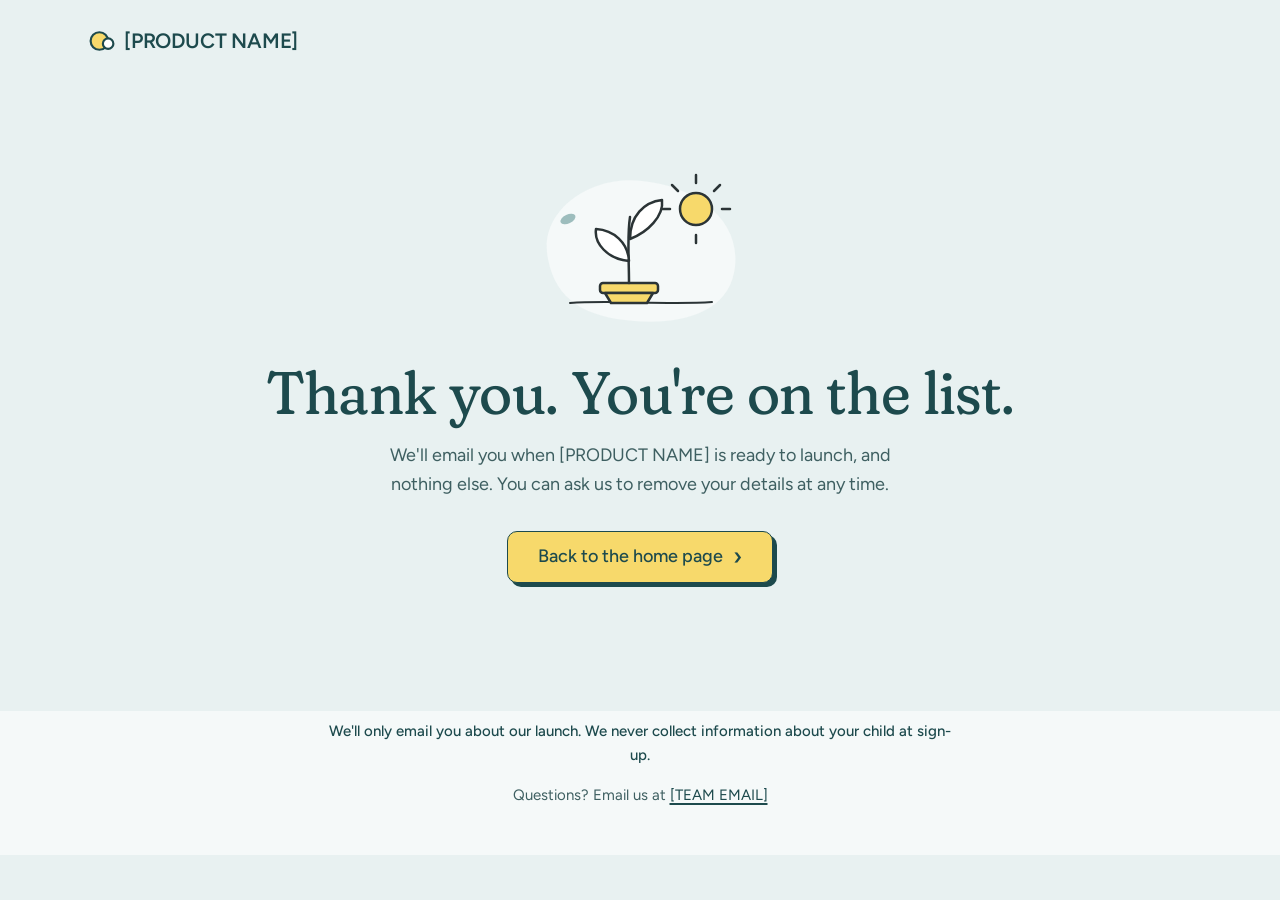
==== success.html @ 80a21026 "Add waitlist landing page for Netlify Static index.html, success.html and styles.css with a Netlify " ====
<!doctype html>
<html lang="en-AU">
<head>
  <meta charset="utf-8">
  <meta name="viewport" content="width=device-width, initial-scale=1">
  <title>You're on the list · [PRODUCT NAME]</title>
  <meta name="robots" content="noindex">
  <meta name="theme-color" content="#e8f1f1">
  <link rel="icon" href="data:image/svg+xml,%3Csvg xmlns='http://www.w3.org/2000/svg' viewBox='0 0 32 32'%3E%3Ccircle cx='13' cy='16' r='10' fill='%23f7d96b' stroke='%231d4a4d' stroke-width='2.5'/%3E%3Ccircle cx='23' cy='19' r='6' fill='%23fff' stroke='%231d4a4d' stroke-width='2.5'/%3E%3C/svg%3E">
  <link rel="preconnect" href="https://fonts.googleapis.com">
  <link rel="preconnect" href="https://fonts.gstatic.com" crossorigin>
  <link href="https://fonts.googleapis.com/css2?family=Figtree:wght@400;500;600&family=Fraunces:opsz,wght,SOFT,WONK@9..144,400..600,100,0&display=swap" rel="stylesheet">
  <link rel="stylesheet" href="styles.css">
</head>
<body>
  <a class="skip-link" href="#main">Skip to main content</a>

  <header class="site-header">
    <div class="wrap">
      <a class="wordmark" href="/" aria-label="[PRODUCT NAME] home">
        <svg viewBox="0 0 32 32" aria-hidden="true"><circle cx="13" cy="16" r="10" fill="#f7d96b" stroke="#1d4a4d" stroke-width="2.5"/><circle cx="23" cy="19" r="6" fill="#fff" stroke="#1d4a4d" stroke-width="2.5"/></svg>
        [PRODUCT NAME]
      </a>
    </div>
  </header>

  <main id="main" class="thanks">
    <div class="wrap">
      <svg class="thanks-art" viewBox="0 0 220 170" aria-hidden="true"><g fill="none" stroke="#2b3436" stroke-width="2.5" stroke-linecap="round" stroke-linejoin="round">
        <path d="M18 98 C8 50 60 14 112 20 C170 26 214 62 204 112 C196 152 150 164 104 160 C56 156 26 140 18 98Z" fill="#f5f9f9" stroke="none"/>
        <path d="M40 142 C80 139 140 144 182 141" stroke-width="2"/>
        <rect x="70" y="122" width="58" height="10" rx="3" fill="#f7d96b"/>
        <path d="M75 132 h48 l-6 10 h-36z" fill="#f7d96b"/>
        <path d="M99 122 C99 96 97 76 100 56"/>
        <path d="M99 100 C77 98 64 82 66 68 C84 69 98 82 99 100Z" fill="#fff"/>
        <path d="M100 78 C118 71 134 55 132 39 C114 41 100 55 100 78Z" fill="#fff"/>
        <circle cx="166" cy="48" r="16" fill="#f7d96b"/>
        <path d="M166 22 v-8 M166 74 v8 M140 48 h-8 M192 48 h8 M148 30 l-6 -6 M184 30 l6 -6"/>
        <ellipse cx="38" cy="58" rx="8" ry="4.5" transform="rotate(-25 38 58)" fill="#9dbdbd" stroke="none"/>
      </g></svg>
      <h1>Thank you. You're on the list.</h1>
      <p>We'll email you when [PRODUCT NAME] is ready to launch, and nothing else. You can ask us to remove your details at any time.</p>
      <a class="btn" href="/">Back to the home page <span class="chev" aria-hidden="true">›</span></a>
    </div>
  </main>

  <footer class="site-footer">
    <div class="wrap">
      <p class="privacy">We'll only email you about our launch. We never collect information about your child at sign-up.</p>
      <p>Questions? Email us at <a href="mailto:[TEAM EMAIL]">[TEAM EMAIL]</a></p>
    </div>
  </footer>
</body>
</html>
---- styles.css ----
/* ==========================================================================
   [PRODUCT NAME] waitlist — single stylesheet, mobile-first.
   Palette and type follow STYLE.md.
   ========================================================================== */

:root {
  --bg: #e8f1f1;
  --panel: #f5f9f9;
  --surface: #ffffff;
  --ink: #1d4a4d;        /* headings, button text, borders */
  --text: #3e5f61;       /* body copy */
  --accent: #f7d96b;     /* buttons, illustration fills */
  --deco: #9dbdbd;       /* decorative shapes only */
  --line: #2b3436;       /* illustration strokes */
  --border-soft: #d5e3e3;
  --error: #9b2c2c;

  --font-head: "Fraunces", Georgia, "Times New Roman", serif;
  --font-body: "Figtree", system-ui, -apple-system, "Segoe UI", Roboto, sans-serif;

  --radius-sm: 10px;
  --radius-lg: 20px;
  --gutter: 16px;
  --max: 1200px;
  --section-y: 72px;
}

@media (min-width: 640px) {
  :root { --gutter: 32px; }
}
@media (min-width: 960px) {
  :root { --gutter: 48px; --section-y: 120px; }
}

/* ---------- Base ---------- */

*, *::before, *::after { box-sizing: border-box; }

html { scroll-behavior: smooth; -webkit-text-size-adjust: 100%; }

body {
  margin: 0;
  background: var(--bg);
  color: var(--text);
  font-family: var(--font-body);
  font-size: 1.0625rem;
  line-height: 1.6;
  overflow-x: hidden;
}

img, svg { display: block; max-width: 100%; }

h1, h2, h3 {
  font-family: var(--font-head);
  font-variation-settings: "SOFT" 100, "WONK" 0;
  font-weight: 500;
  color: var(--ink);
  letter-spacing: -0.01em;
  margin: 0;
}
h1 { font-size: clamp(2.1rem, 5vw, 3.75rem); line-height: 1.1; font-weight: 400; }
h2 { font-size: clamp(1.75rem, 3.5vw, 2.5rem); line-height: 1.15; }
h3 { font-size: 1.3rem; line-height: 1.25; font-weight: 600; }

p { margin: 0; }

a { color: var(--ink); text-underline-offset: 3px; text-decoration-thickness: 1.5px; }
a:hover { text-decoration-thickness: 2.5px; }

:focus-visible {
  outline: 3px solid var(--ink);
  outline-offset: 3px;
  box-shadow: 0 0 0 7px var(--accent);
  border-radius: 4px;
}

.skip-link {
  position: absolute;
  left: var(--gutter);
  top: -100px;
  z-index: 10;
  background: var(--surface);
  color: var(--ink);
  padding: 10px 16px;
  border: 1.5px solid var(--ink);
  border-radius: var(--radius-sm);
  font-weight: 600;
}
.skip-link:focus { top: 12px; }

.visually-hidden {
  position: absolute !important;
  width: 1px; height: 1px;
  padding: 0; margin: -1px;
  overflow: hidden; clip: rect(0 0 0 0);
  white-space: nowrap; border: 0;
}

.wrap {
  width: 100%;
  max-width: var(--max);
  margin-inline: auto;
  padding-inline: var(--gutter);
}

.narrow { max-width: 640px; margin-inline: auto; }

/* ---------- Buttons ---------- */

.btn {
  display: inline-flex;
  align-items: center;
  justify-content: center;
  gap: 10px;
  min-height: 52px;
  padding: 12px 30px;
  background: var(--accent);
  color: var(--ink);
  font-family: var(--font-body);
  font-size: 1.125rem;
  font-weight: 500;
  line-height: 1.2;
  text-decoration: none;
  border: 1.5px solid var(--ink);
  border-radius: var(--radius-sm);
  box-shadow: 4px 4px 0 var(--ink);
  cursor: pointer;
  transition: transform 0.12s ease, box-shadow 0.12s ease;
}
.btn:hover { transform: translate(1px, 1px); box-shadow: 3px 3px 0 var(--ink); text-decoration: none; }
.btn:active { transform: translate(4px, 4px); box-shadow: 0 0 0 var(--ink); }
.btn .chev { font-size: 1.4em; line-height: 0; margin-top: -2px; }

.btn--small { min-height: 44px; padding: 8px 16px; white-space: nowrap; font-size: 1rem; box-shadow: 3px 3px 0 var(--ink); }

@media (prefers-reduced-motion: reduce) {
  html { scroll-behavior: auto; }
  .btn { transition: none; }
}

/* ---------- Header / nav ---------- */

.site-header { padding-block: 16px; }
.site-header .wrap {
  display: flex;
  align-items: center;
  justify-content: space-between;
  gap: 16px;
}

.wordmark {
  display: inline-flex;
  align-items: center;
  gap: 8px;
  font-family: var(--font-body);
  font-size: 1.3rem;
  font-weight: 600;
  color: var(--ink);
  text-decoration: none;
  letter-spacing: -0.01em;
  white-space: nowrap;
}
@media (max-width: 479px) { .wordmark { font-size: 1.05rem; } }
.wordmark svg { width: 28px; height: 28px; flex: none; }

.nav-links { display: none; }

@media (min-width: 860px) {
  .site-header { padding-block: 24px; }
  .nav-left { display: flex; align-items: center; }
  .nav-links {
    display: flex;
    gap: 32px;
    margin: 0 0 0 32px;
    padding: 8px 0 8px 32px;
    list-style: none;
    border-left: 1px solid var(--border-soft);
  }
  .nav-links a { text-decoration: none; color: var(--ink); }
  .nav-links a:hover { text-decoration: underline; }
}

/* ---------- Hero ---------- */

.hero { padding-block: 16px 64px; text-align: center; }

.hero-art {
  width: 100%;
  max-width: 900px;
  margin: 0 auto 32px;
}

@media (max-width: 639px) {
  .hero { overflow: hidden; }
  .hero-art { width: 112%; max-width: none; margin-left: -6%; margin-bottom: 24px; }
}

.hero h1 { max-width: 20ch; margin-inline: auto; }
.hero h1 .soft { display: block; }

.lede {
  max-width: 34rem;
  margin: 20px auto 0;
  font-size: 1.125rem;
}

@media (min-width: 960px) {
  .hero { padding-block: 24px 96px; }
  .hero-art { margin-bottom: 48px; }
  .lede { font-size: 1.25rem; }
}

/* ---------- Waitlist form ---------- */

.form-card {
  max-width: 560px;
  margin: 40px auto 0;
  padding: 28px 20px;
  background: var(--surface);
  border: 1px solid var(--border-soft);
  border-radius: var(--radius-lg);
  text-align: left;
}
@media (min-width: 640px) { .form-card { padding: 36px 40px; } }

.form-card .form-title {
  font-family: var(--font-head);
  font-variation-settings: "SOFT" 100, "WONK" 0;
  font-size: 1.5rem;
  font-weight: 500;
  color: var(--ink);
  margin-bottom: 4px;
}
.form-card .form-intro { margin-bottom: 20px; }

.field { margin-bottom: 18px; }

.field label {
  display: block;
  margin-bottom: 6px;
  font-weight: 500;
  color: var(--ink);
}
.field .hint { font-weight: 400; color: var(--text); }

.field input,
.field select {
  width: 100%;
  min-height: 52px;
  padding: 12px 14px;
  font: inherit;
  font-size: 1.0625rem;
  color: var(--ink);
  background: var(--surface);
  border: 1.5px solid var(--ink);
  border-radius: var(--radius-sm);
  appearance: none;
  -webkit-appearance: none;
}
.field select {
  padding-right: 44px;
  background-image: url("data:image/svg+xml,%3Csvg xmlns='http://www.w3.org/2000/svg' width='14' height='9' viewBox='0 0 14 9'%3E%3Cpath d='M1 1.5l6 6 6-6' fill='none' stroke='%231d4a4d' stroke-width='2' stroke-linecap='round' stroke-linejoin='round'/%3E%3C/svg%3E");
  background-repeat: no-repeat;
  background-position: right 16px center;
}
.field input::placeholder { color: #587375; opacity: 1; }

.field input:focus-visible,
.field select:focus-visible {
  outline: 2px solid var(--ink);
  outline-offset: 0;
  box-shadow: 0 0 0 6px var(--accent);
  border-radius: var(--radius-sm);
}

.field input:user-invalid,
.field select:user-invalid { border-color: var(--error); border-width: 2px; }

.form-card .btn { width: 100%; margin-top: 6px; }

.form-note {
  margin-top: 16px;
  font-size: 0.9375rem;
  display: flex;
  gap: 10px;
  align-items: flex-start;
}
.form-note svg { flex: none; width: 20px; height: 20px; margin-top: 3px; }

.honeypot { display: none; }

/* ---------- Wave dividers & panels ---------- */

.wave { display: block; width: 100%; height: 48px; color: var(--panel); }
.wave--down { transform: scaleY(-1); }
@media (min-width: 960px) { .wave { height: 80px; } }

.panel { background: var(--panel); }

section { padding-block: var(--section-y); }
.panel > section { padding-block: calc(var(--section-y) * 0.6) var(--section-y); }

.section-head { text-align: center; max-width: 640px; margin: 0 auto 40px; }
.section-head p { margin-top: 14px; }
@media (min-width: 960px) { .section-head { margin-bottom: 56px; } }

.eyebrow {
  display: inline-block;
  margin-bottom: 12px;
  font-size: 0.9375rem;
  font-weight: 600;
  color: var(--ink);
}

/* ---------- Problem ---------- */

.problem { text-align: center; }
.problem h2 { margin-bottom: 20px; }
.problem p { font-size: 1.1875rem; }
.problem p + p { margin-top: 16px; }

/* ---------- Cards ---------- */

.cards {
  display: grid;
  gap: 20px;
  list-style: none;
  margin: 0;
  padding: 0;
}
@media (min-width: 760px) { .cards { grid-template-columns: repeat(3, 1fr); gap: 24px; } }

.card {
  background: var(--surface);
  border: 1px solid var(--border-soft);
  border-radius: var(--radius-lg);
  padding: 28px 24px 30px;
}
.card .card-art {
  width: 100%;
  height: 132px;
  margin-bottom: 20px;
  background: var(--panel);
  border-radius: 14px;
  display: grid;
  place-items: center;
}
.card .card-art svg { height: 112px; width: auto; }
.card h3 { margin-bottom: 10px; }
.card .step {
  display: inline-block;
  margin-bottom: 8px;
  font-size: 0.875rem;
  font-weight: 600;
  color: var(--ink);
  background: var(--accent);
  border-radius: 999px;
  padding: 2px 12px;
}

/* ---------- Who it's for ---------- */

.audience {
  display: grid;
  gap: 16px;
  list-style: none;
  margin: 0;
  padding: 0;
}
@media (min-width: 600px) { .audience { grid-template-columns: repeat(2, 1fr); } }
@media (min-width: 1000px) { .audience { grid-template-columns: repeat(4, 1fr); } }

.audience li {
  display: flex;
  flex-direction: column;
  gap: 8px;
  padding: 24px;
  background: var(--surface);
  border: 1px solid var(--border-soft);
  border-radius: var(--radius-lg);
}
.audience .dot {
  width: 44px; height: 44px;
  margin-bottom: 4px;
}
.audience h3 { font-size: 1.2rem; }

/* ---------- Bottom CTA ---------- */

.cta { text-align: center; position: relative; }
.cta h2 { max-width: 18ch; margin-inline: auto; }
.cta p { max-width: 34rem; margin: 16px auto 32px; font-size: 1.125rem; }
.cta .cta-art { width: 160px; margin: 0 auto 24px; }

/* ---------- Footer ---------- */

.site-footer {
  background: var(--panel);
  padding-block: 8px 48px;
  font-size: 0.9375rem;
}
.site-footer .wrap {
  display: flex;
  flex-direction: column;
  gap: 16px;
  text-align: center;
  align-items: center;
}
.site-footer .privacy { max-width: 40rem; color: var(--ink); font-weight: 500; }

/* ---------- Thank-you page ---------- */

.thanks {
  min-height: 70vh;
  display: grid;
  place-items: center;
  text-align: center;
  padding-block: 32px 80px;
}
.thanks .thanks-art { width: 220px; margin: 0 auto 28px; }
.thanks p { max-width: 32rem; margin: 16px auto 0; font-size: 1.125rem; }
.thanks .btn { margin-top: 32px; }

/* ---------- Decorative pebbles ---------- */

.deco { position: absolute; pointer-events: none; color: var(--deco); }
.has-deco { position: relative; }
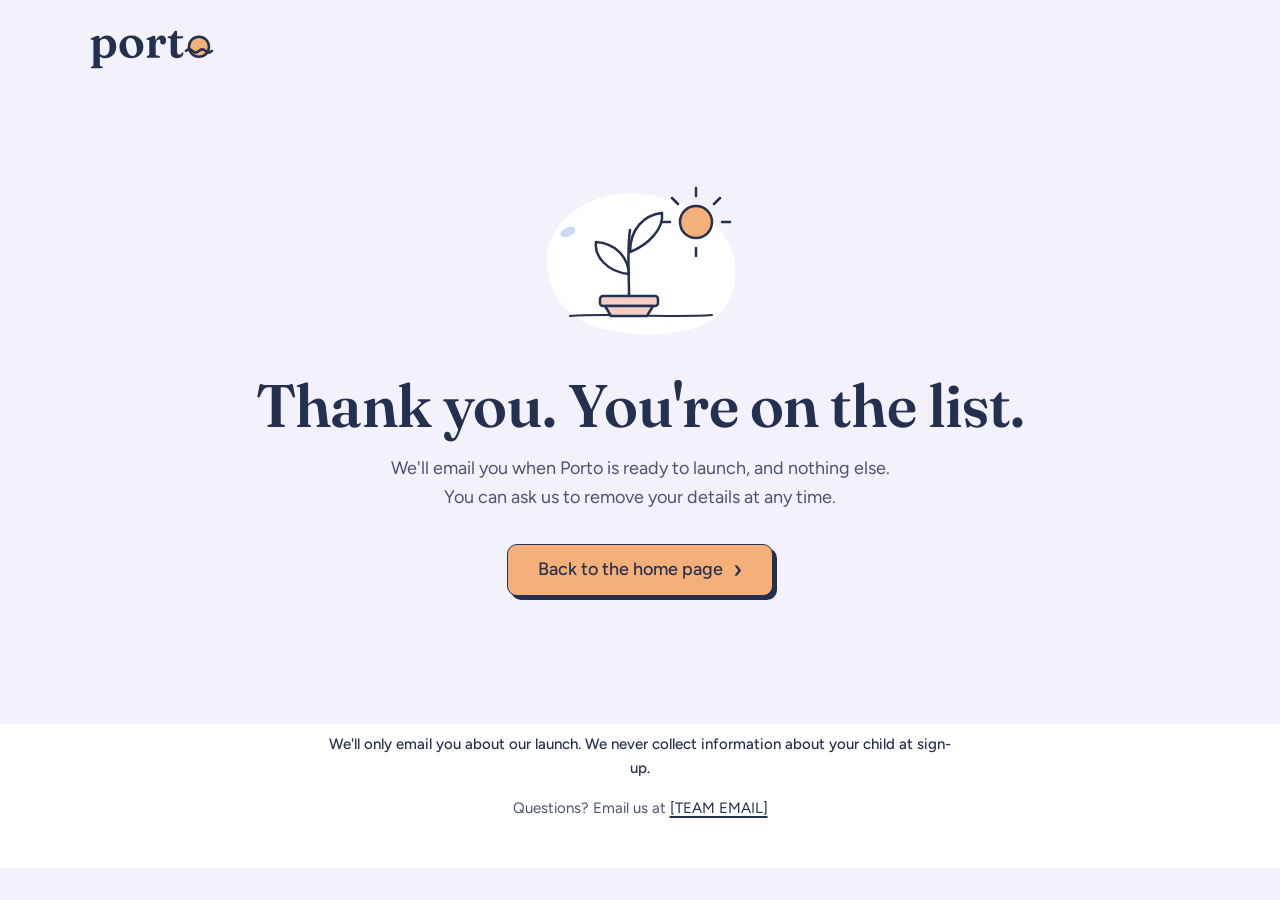
==== commit bb4753b4: "Rebrand waitlist page as Porto Swap in the Porto logo and mark (favicon), brand colour tokens, Fraun" ====
--- a/success.html
+++ b/success.html
@@ -3,13 +3,13 @@
 <head>
   <meta charset="utf-8">
   <meta name="viewport" content="width=device-width, initial-scale=1">
-  <title>You're on the list · [PRODUCT NAME]</title>
+  <title>You're on the list · Porto</title>
   <meta name="robots" content="noindex">
-  <meta name="theme-color" content="#e8f1f1">
-  <link rel="icon" href="data:image/svg+xml,%3Csvg xmlns='http://www.w3.org/2000/svg' viewBox='0 0 32 32'%3E%3Ccircle cx='13' cy='16' r='10' fill='%23f7d96b' stroke='%231d4a4d' stroke-width='2.5'/%3E%3Ccircle cx='23' cy='19' r='6' fill='%23fff' stroke='%231d4a4d' stroke-width='2.5'/%3E%3C/svg%3E">
+  <meta name="theme-color" content="#F3F1FA">
+  <link rel="icon" type="image/svg+xml" href="/porto-mark.svg">
   <link rel="preconnect" href="https://fonts.googleapis.com">
   <link rel="preconnect" href="https://fonts.gstatic.com" crossorigin>
-  <link href="https://fonts.googleapis.com/css2?family=Figtree:wght@400;500;600&family=Fraunces:opsz,wght,SOFT,WONK@9..144,400..600,100,0&display=swap" rel="stylesheet">
+  <link href="https://fonts.googleapis.com/css2?family=Fraunces:opsz,wght@9..144,600&family=Figtree:wght@400;500;600&display=swap" rel="stylesheet">
   <link rel="stylesheet" href="styles.css">
 </head>
 <body>
@@ -17,29 +17,28 @@
 
   <header class="site-header">
     <div class="wrap">
-      <a class="wordmark" href="/" aria-label="[PRODUCT NAME] home">
-        <svg viewBox="0 0 32 32" aria-hidden="true"><circle cx="13" cy="16" r="10" fill="#f7d96b" stroke="#1d4a4d" stroke-width="2.5"/><circle cx="23" cy="19" r="6" fill="#fff" stroke="#1d4a4d" stroke-width="2.5"/></svg>
-        [PRODUCT NAME]
+      <a class="wordmark" href="/" aria-label="Porto home">
+        <img src="/porto-logo.svg" alt="Porto" width="128" height="46">
       </a>
     </div>
   </header>
 
   <main id="main" class="thanks">
     <div class="wrap">
-      <svg class="thanks-art" viewBox="0 0 220 170" aria-hidden="true"><g fill="none" stroke="#2b3436" stroke-width="2.5" stroke-linecap="round" stroke-linejoin="round">
-        <path d="M18 98 C8 50 60 14 112 20 C170 26 214 62 204 112 C196 152 150 164 104 160 C56 156 26 140 18 98Z" fill="#f5f9f9" stroke="none"/>
+      <svg class="thanks-art" viewBox="0 0 220 170" aria-hidden="true"><g fill="none" stroke="#24304F" stroke-width="2.5" stroke-linecap="round" stroke-linejoin="round">
+        <path d="M18 98 C8 50 60 14 112 20 C170 26 214 62 204 112 C196 152 150 164 104 160 C56 156 26 140 18 98Z" fill="#FFFFFF" stroke="none"/>
         <path d="M40 142 C80 139 140 144 182 141" stroke-width="2"/>
-        <rect x="70" y="122" width="58" height="10" rx="3" fill="#f7d96b"/>
-        <path d="M75 132 h48 l-6 10 h-36z" fill="#f7d96b"/>
+        <rect x="70" y="122" width="58" height="10" rx="3" fill="#F4CFC6"/>
+        <path d="M75 132 h48 l-6 10 h-36z" fill="#F4CFC6"/>
         <path d="M99 122 C99 96 97 76 100 56"/>
         <path d="M99 100 C77 98 64 82 66 68 C84 69 98 82 99 100Z" fill="#fff"/>
         <path d="M100 78 C118 71 134 55 132 39 C114 41 100 55 100 78Z" fill="#fff"/>
-        <circle cx="166" cy="48" r="16" fill="#f7d96b"/>
+        <circle cx="166" cy="48" r="16" fill="#F5B07A"/>
         <path d="M166 22 v-8 M166 74 v8 M140 48 h-8 M192 48 h8 M148 30 l-6 -6 M184 30 l6 -6"/>
-        <ellipse cx="38" cy="58" rx="8" ry="4.5" transform="rotate(-25 38 58)" fill="#9dbdbd" stroke="none"/>
+        <ellipse cx="38" cy="58" rx="8" ry="4.5" transform="rotate(-25 38 58)" fill="#C9DAF2" stroke="none"/>
       </g></svg>
       <h1>Thank you. You're on the list.</h1>
-      <p>We'll email you when [PRODUCT NAME] is ready to launch, and nothing else. You can ask us to remove your details at any time.</p>
+      <p>We'll email you when Porto is ready to launch, and nothing else. You can ask us to remove your details at any time.</p>
       <a class="btn" href="/">Back to the home page <span class="chev" aria-hidden="true">›</span></a>
     </div>
   </main>
--- a/styles.css
+++ b/styles.css
@@ -1,22 +1,39 @@
 /* ==========================================================================
-   [PRODUCT NAME] waitlist — single stylesheet, mobile-first.
-   Palette and type follow STYLE.md.
+   Porto waitlist — single stylesheet, mobile-first.
+   Layout follows STYLE.md; colours, type and logo follow
+   brand/porto-brand-guidelines.md.
    ========================================================================== */
 
 :root {
-  --bg: #e8f1f1;
-  --panel: #f5f9f9;
-  --surface: #ffffff;
-  --ink: #1d4a4d;        /* headings, button text, borders */
-  --text: #3e5f61;       /* body copy */
-  --accent: #f7d96b;     /* buttons, illustration fills */
-  --deco: #9dbdbd;       /* decorative shapes only */
-  --line: #2b3436;       /* illustration strokes */
-  --border-soft: #d5e3e3;
+  /* Porto brand tokens */
+  --ground: #F3F1FA;
+  --surface: #FFFFFF;
+  --blob: #E7E3F4;
+  --ink: #24304F;
+  --ink-soft: #4A5372;
+  --muted: #646A88;
+  --control-border: #7F84A3;
+  --apricot: #F5B07A;
+  --apricot-deep: #E3894A;
+  --sky: #C9DAF2;
+  --rose: #F4CFC6;
+  --success: #2F6E4E;
+  --shadow-button: 3px 3px 0 #24304F;
+  --font-display: "Fraunces", Georgia, serif;
+  --font-sans: "Figtree", system-ui, sans-serif;
+
+  /* Page roles, mapped onto the brand tokens */
+  --bg: var(--ground);
+  --panel: var(--surface);
+  --text: var(--ink-soft);
+  --accent: var(--apricot);
+  --accent-hover: var(--apricot-deep);
+  --deco: var(--sky);        /* decorative shapes only */
+  --border-soft: var(--blob);
   --error: #9b2c2c;
 
-  --font-head: "Fraunces", Georgia, "Times New Roman", serif;
-  --font-body: "Figtree", system-ui, -apple-system, "Segoe UI", Roboto, sans-serif;
+  --font-head: var(--font-display);
+  --font-body: var(--font-sans);
 
   --radius-sm: 10px;
   --radius-lg: 20px;
@@ -52,13 +69,13 @@
 
 h1, h2, h3 {
   font-family: var(--font-head);
-  font-variation-settings: "SOFT" 100, "WONK" 0;
-  font-weight: 500;
+  font-weight: 600;
   color: var(--ink);
   letter-spacing: -0.01em;
+  text-wrap: balance;
   margin: 0;
 }
-h1 { font-size: clamp(2.1rem, 5vw, 3.75rem); line-height: 1.1; font-weight: 400; }
+h1 { font-size: clamp(2.1rem, 5vw, 3.75rem); line-height: 1.1; }
 h2 { font-size: clamp(1.75rem, 3.5vw, 2.5rem); line-height: 1.15; }
 h3 { font-size: 1.3rem; line-height: 1.25; font-weight: 600; }
 
@@ -70,7 +87,6 @@
 :focus-visible {
   outline: 3px solid var(--ink);
   outline-offset: 3px;
-  box-shadow: 0 0 0 7px var(--accent);
   border-radius: 4px;
 }
 
@@ -127,7 +143,7 @@
   cursor: pointer;
   transition: transform 0.12s ease, box-shadow 0.12s ease;
 }
-.btn:hover { transform: translate(1px, 1px); box-shadow: 3px 3px 0 var(--ink); text-decoration: none; }
+.btn:hover { background: var(--accent-hover); transform: translate(1px, 1px); box-shadow: 3px 3px 0 var(--ink); text-decoration: none; }
 .btn:active { transform: translate(4px, 4px); box-shadow: 0 0 0 var(--ink); }
 .btn .chev { font-size: 1.4em; line-height: 0; margin-top: -2px; }
 
@@ -161,7 +177,7 @@
   white-space: nowrap;
 }
 @media (max-width: 479px) { .wordmark { font-size: 1.05rem; } }
-.wordmark svg { width: 28px; height: 28px; flex: none; }
+.wordmark img { height: 46px; width: auto; flex: none; }
 
 .nav-links { display: none; }
 
@@ -225,9 +241,8 @@
 
 .form-card .form-title {
   font-family: var(--font-head);
-  font-variation-settings: "SOFT" 100, "WONK" 0;
   font-size: 1.5rem;
-  font-weight: 500;
+  font-weight: 600;
   color: var(--ink);
   margin-bottom: 4px;
 }
@@ -252,24 +267,24 @@
   font-size: 1.0625rem;
   color: var(--ink);
   background: var(--surface);
-  border: 1.5px solid var(--ink);
+  border: 1.5px solid var(--control-border);
   border-radius: var(--radius-sm);
   appearance: none;
   -webkit-appearance: none;
 }
 .field select {
   padding-right: 44px;
-  background-image: url("data:image/svg+xml,%3Csvg xmlns='http://www.w3.org/2000/svg' width='14' height='9' viewBox='0 0 14 9'%3E%3Cpath d='M1 1.5l6 6 6-6' fill='none' stroke='%231d4a4d' stroke-width='2' stroke-linecap='round' stroke-linejoin='round'/%3E%3C/svg%3E");
+  background-image: url("data:image/svg+xml,%3Csvg xmlns='http://www.w3.org/2000/svg' width='14' height='9' viewBox='0 0 14 9'%3E%3Cpath d='M1 1.5l6 6 6-6' fill='none' stroke='%2324304F' stroke-width='2' stroke-linecap='round' stroke-linejoin='round'/%3E%3C/svg%3E");
   background-repeat: no-repeat;
   background-position: right 16px center;
 }
-.field input::placeholder { color: #587375; opacity: 1; }
+.field input::placeholder { color: var(--muted); opacity: 1; }
 
 .field input:focus-visible,
 .field select:focus-visible {
-  outline: 2px solid var(--ink);
-  outline-offset: 0;
-  box-shadow: 0 0 0 6px var(--accent);
+  outline: none;
+  border-color: var(--ink);
+  box-shadow: 0 0 0 3px var(--sky);
   border-radius: var(--radius-sm);
 }
 
@@ -340,7 +355,7 @@
   width: 100%;
   height: 132px;
   margin-bottom: 20px;
-  background: var(--panel);
+  background: var(--ground);
   border-radius: 14px;
   display: grid;
   place-items: center;
@@ -353,7 +368,7 @@
   font-size: 0.875rem;
   font-weight: 600;
   color: var(--ink);
-  background: var(--accent);
+  background: var(--sky);
   border-radius: 999px;
   padding: 2px 12px;
 }
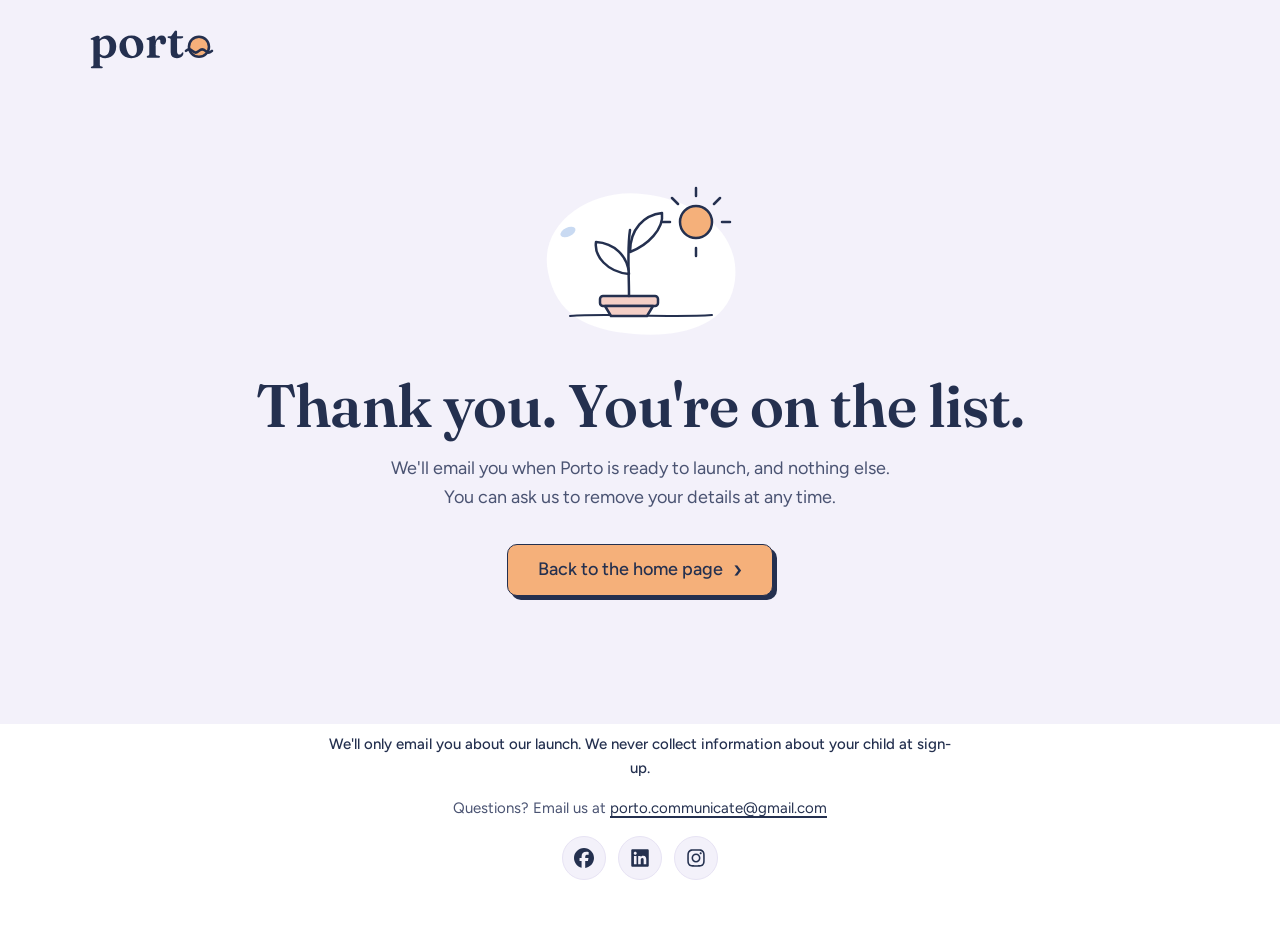
==== commit 30de77dd: "Add team email and social media links to footer - Replace the [TEAM EMAIL] placeholder with porto.co" ====
--- a/success.html
+++ b/success.html
@@ -46,7 +46,15 @@
   <footer class="site-footer">
     <div class="wrap">
       <p class="privacy">We'll only email you about our launch. We never collect information about your child at sign-up.</p>
-      <p>Questions? Email us at <a href="mailto:[TEAM EMAIL]">[TEAM EMAIL]</a></p>
+      <p>Questions? Email us at <a href="mailto:porto.communicate@gmail.com">porto.communicate@gmail.com</a></p>
+      <nav class="social" aria-label="Porto on social media">
+        <!-- Brand icons: Font Awesome Free 6.5.2 by @fontawesome, https://fontawesome.com, CC BY 4.0 -->
+        <ul>
+          <li><a href="https://www.facebook.com/profile.php?id=61595271299987" target="_blank" rel="noopener noreferrer" aria-label="Porto on Facebook (opens in a new tab)"><svg viewBox="0 0 512 512" aria-hidden="true" focusable="false"><path d="M512 256C512 114.6 397.4 0 256 0S0 114.6 0 256C0 376 82.7 476.8 194.2 504.5V334.2H141.4V256h52.8V222.3c0-87.1 39.4-127.5 125-127.5c16.2 0 44.2 3.2 55.7 6.4V172c-6-.6-16.5-1-29.6-1c-42 0-58.2 15.9-58.2 57.2V256h83.6l-14.4 78.2H287V510.1C413.8 494.8 512 386.9 512 256h0z"/></svg></a></li>
+          <li><a href="https://www.linkedin.com/company/porto.com" target="_blank" rel="noopener noreferrer" aria-label="Porto on LinkedIn (opens in a new tab)"><svg viewBox="0 0 448 512" aria-hidden="true" focusable="false"><path d="M416 32H31.9C14.3 32 0 46.5 0 64.3v383.4C0 465.5 14.3 480 31.9 480H416c17.6 0 32-14.5 32-32.3V64.3c0-17.8-14.4-32.3-32-32.3zM135.4 416H69V202.2h66.5V416zm-33.2-243c-21.3 0-38.5-17.3-38.5-38.5S80.9 96 102.2 96c21.2 0 38.5 17.3 38.5 38.5 0 21.3-17.2 38.5-38.5 38.5zm282.1 243h-66.4V312c0-24.8-.5-56.7-34.5-56.7-34.6 0-39.9 27-39.9 54.9V416h-66.4V202.2h63.7v29.2h.9c8.9-16.8 30.6-34.5 62.9-34.5 67.2 0 79.7 44.3 79.7 101.9V416z"/></svg></a></li>
+          <li><a href="https://www.instagram.com/porto.communicate/" target="_blank" rel="noopener noreferrer" aria-label="Porto on Instagram (opens in a new tab)"><svg viewBox="0 0 448 512" aria-hidden="true" focusable="false"><path d="M224.1 141c-63.6 0-114.9 51.3-114.9 114.9s51.3 114.9 114.9 114.9S339 319.5 339 255.9 287.7 141 224.1 141zm0 189.6c-41.1 0-74.7-33.5-74.7-74.7s33.5-74.7 74.7-74.7 74.7 33.5 74.7 74.7-33.6 74.7-74.7 74.7zm146.4-194.3c0 14.9-12 26.8-26.8 26.8-14.9 0-26.8-12-26.8-26.8s12-26.8 26.8-26.8 26.8 12 26.8 26.8zm76.1 27.2c-1.7-35.9-9.9-67.7-36.2-93.9-26.2-26.2-58-34.4-93.9-36.2-37-2.1-147.9-2.1-184.9 0-35.8 1.7-67.6 9.9-93.9 36.1s-34.4 58-36.2 93.9c-2.1 37-2.1 147.9 0 184.9 1.7 35.9 9.9 67.7 36.2 93.9s58 34.4 93.9 36.2c37 2.1 147.9 2.1 184.9 0 35.9-1.7 67.7-9.9 93.9-36.2 26.2-26.2 34.4-58 36.2-93.9 2.1-37 2.1-147.8 0-184.8zM398.8 388c-7.8 19.6-22.9 34.7-42.6 42.6-29.5 11.7-99.5 9-132.1 9s-102.7 2.6-132.1-9c-19.6-7.8-34.7-22.9-42.6-42.6-11.7-29.5-9-99.5-9-132.1s-2.6-102.7 9-132.1c7.8-19.6 22.9-34.7 42.6-42.6 29.5-11.7 99.5-9 132.1-9s102.7-2.6 132.1 9c19.6 7.8 34.7 22.9 42.6 42.6 11.7 29.5 9 99.5 9 132.1s2.7 102.7-9 132.1z"/></svg></a></li>
+        </ul>
+      </nav>
     </div>
   </footer>
 </body>
--- a/styles.css
+++ b/styles.css
@@ -423,6 +423,27 @@
 }
 .site-footer .privacy { max-width: 40rem; color: var(--ink); font-weight: 500; }
 
+.social ul {
+  display: flex;
+  gap: 12px;
+  margin: 0;
+  padding: 0;
+  list-style: none;
+}
+.social a {
+  display: grid;
+  place-items: center;
+  width: 44px;
+  height: 44px;
+  color: var(--ink);
+  background: var(--ground);
+  border: 1px solid var(--blob);
+  border-radius: 50%;
+  transition: background-color 0.12s ease;
+}
+.social a:hover { background: var(--sky); }
+.social svg { width: 20px; height: 20px; fill: currentColor; }
+
 /* ---------- Thank-you page ---------- */
 
 .thanks {
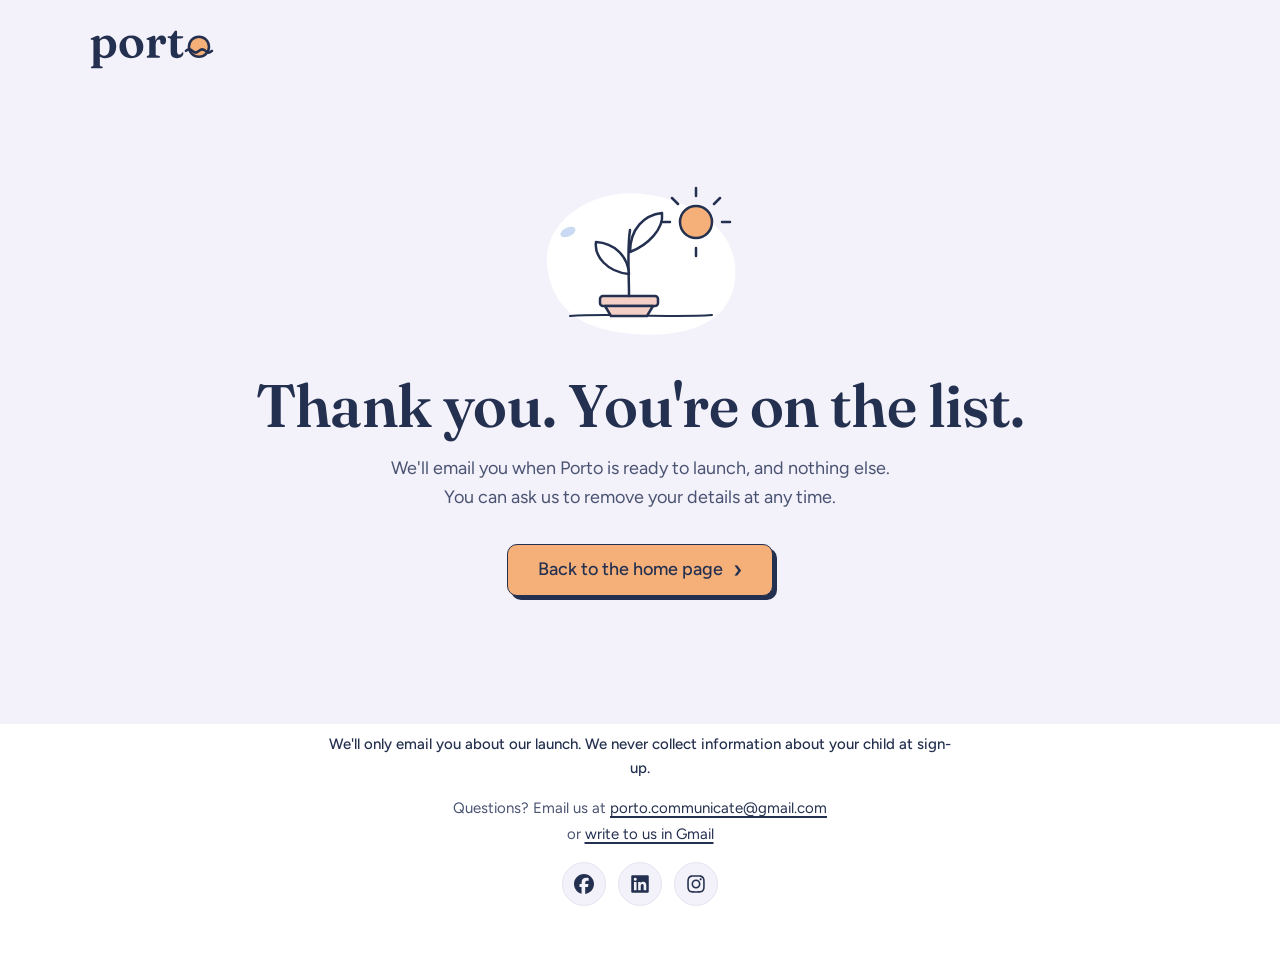
==== commit ca125c41: "Add 'write to us in Gmail' link next to the team email The mailto link still opens the visitor's def" ====
--- a/success.html
+++ b/success.html
@@ -46,7 +46,8 @@
   <footer class="site-footer">
     <div class="wrap">
       <p class="privacy">We'll only email you about our launch. We never collect information about your child at sign-up.</p>
-      <p>Questions? Email us at <a href="mailto:porto.communicate@gmail.com">porto.communicate@gmail.com</a></p>
+      <p>Questions? Email us at <a href="mailto:porto.communicate@gmail.com">porto.communicate@gmail.com</a>
+        <span class="email-alt">or <a href="https://mail.google.com/mail/?view=cm&amp;fs=1&amp;to=porto.communicate@gmail.com" target="_blank" rel="noopener noreferrer">write to us in Gmail<span class="visually-hidden"> (opens in a new tab)</span></a></span></p>
       <nav class="social" aria-label="Porto on social media">
         <!-- Brand icons: Font Awesome Free 6.5.2 by @fontawesome, https://fontawesome.com, CC BY 4.0 -->
         <ul>
--- a/styles.css
+++ b/styles.css
@@ -423,6 +423,8 @@
 }
 .site-footer .privacy { max-width: 40rem; color: var(--ink); font-weight: 500; }
 
+.email-alt { display: block; margin-top: 2px; }
+
 .social ul {
   display: flex;
   gap: 12px;
